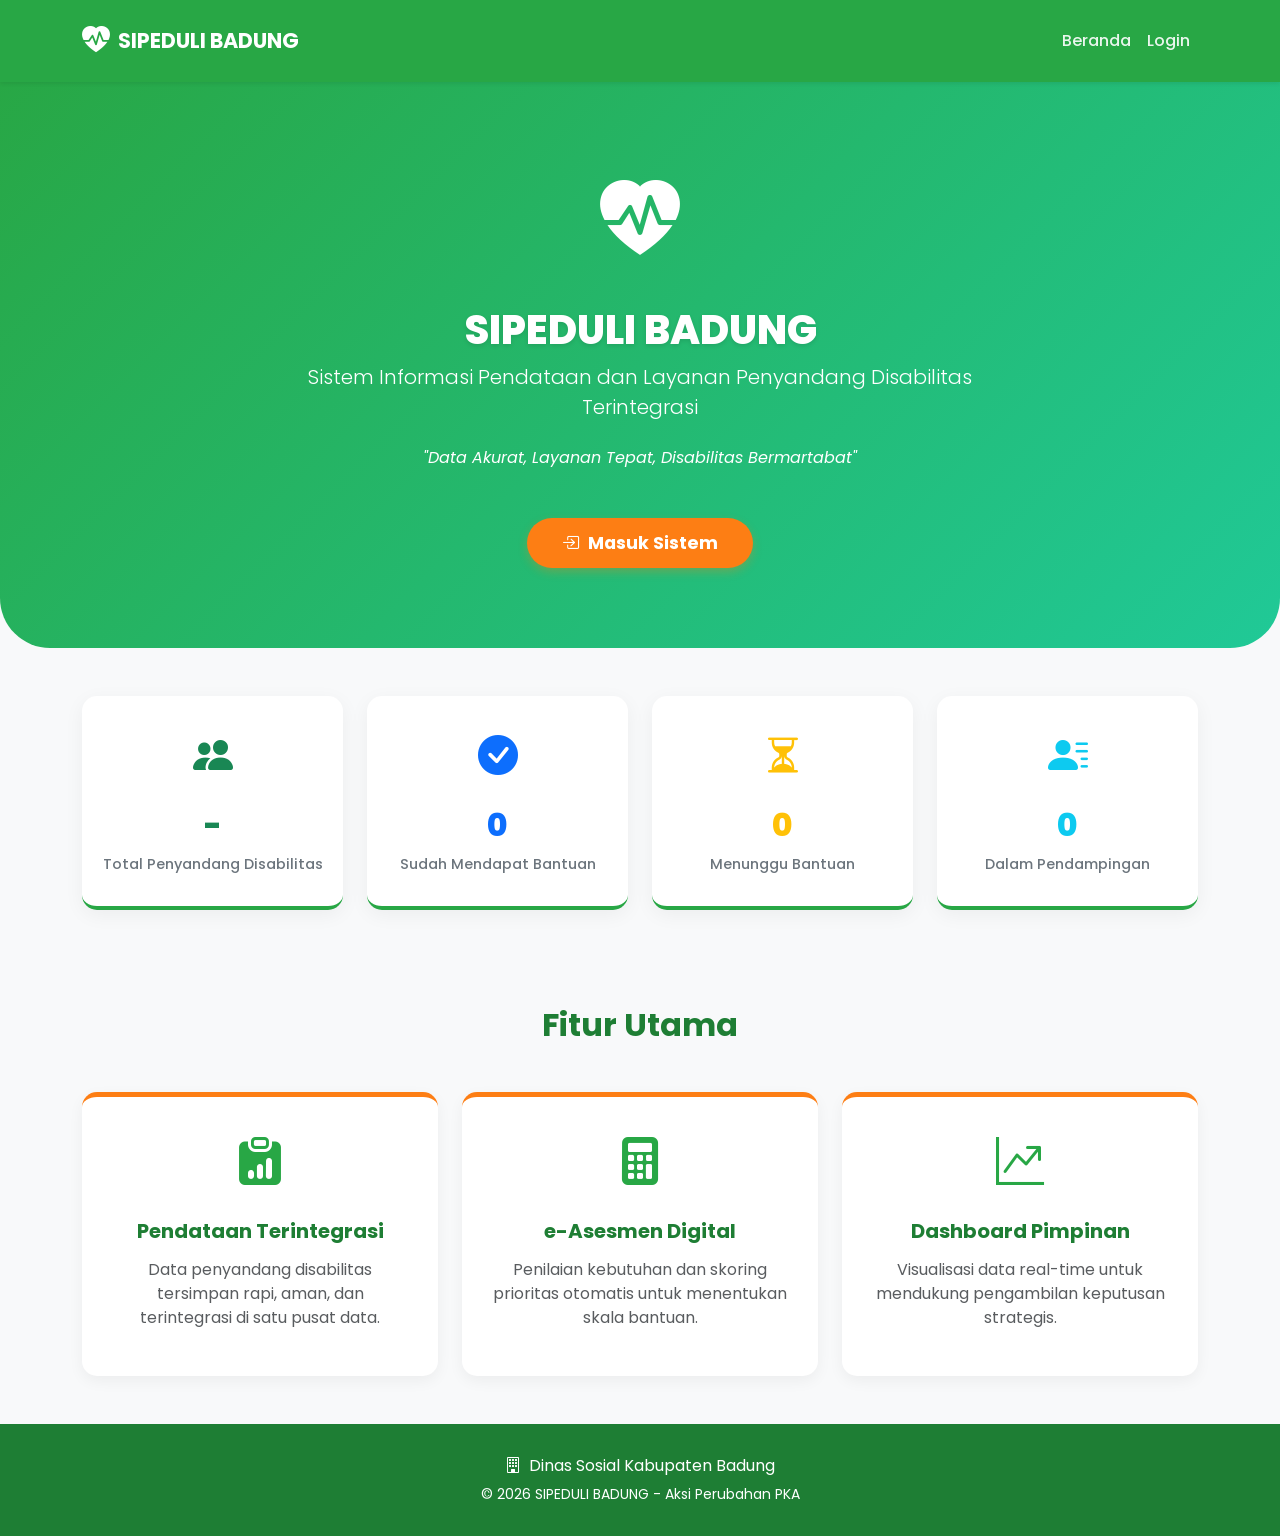
==== index.html @ d526f01b "Add files via upload" ====
<!DOCTYPE html>
<html lang="id">
<head>
    <meta charset="UTF-8">
    <meta name="viewport" content="width=device-width, initial-scale=1.0">
    <title>SIPEDULI BADUNG - Beranda</title>
    
    <!-- Bootstrap 5 CSS -->
    <link href="https://cdn.jsdelivr.net/npm/bootstrap@5.3.0/dist/css/bootstrap.min.css" rel="stylesheet">
    <!-- Bootstrap Icons -->
    <link href="https://cdn.jsdelivr.net/npm/bootstrap-icons@1.10.5/font/bootstrap-icons.css" rel="stylesheet">
    <!-- Google Fonts -->
    <link href="https://fonts.googleapis.com/css2?family=Poppins:wght@300;400;600;700&display=swap" rel="stylesheet">

    <style>
        /* Konfigurasi Warna Tema */
        :root {
            --primary-green: #28a745;
            --dark-green: #1e7e34;
            --primary-orange: #fd7e14;
            --dark-orange: #e56b00;
            --light-bg: #f8f9fa;
        }

        body {
            font-family: 'Poppins', sans-serif;
            background-color: var(--light-bg);
        }

        /* Navbar Styling */
        .navbar {
            background-color: var(--primary-green) !important;
            padding: 15px 0;
        }
        .navbar-brand {
            font-weight: 700;
            color: white !important;
            font-size: 1.3rem;
        }
        .nav-link {
            color: rgba(255,255,255,0.9) !important;
            font-weight: 500;
        }
        .nav-link:hover {
            color: var(--primary-orange) !important;
        }

        /* Hero Section */
        .hero-section {
            background: linear-gradient(135deg, var(--primary-green) 0%, #20c997 100%);
            color: white;
            padding: 80px 0;
            border-bottom-right-radius: 50px;
            border-bottom-left-radius: 50px;
            position: relative;
            overflow: hidden;
        }
        .hero-title {
            font-size: 2.5rem;
            font-weight: 800;
            text-shadow: 0 2px 4px rgba(0,0,0,0.1);
        }
        .btn-login-hero {
            background-color: var(--primary-orange);
            color: white;
            border: none;
            padding: 12px 35px;
            border-radius: 30px;
            font-weight: 700;
            font-size: 1.1rem;
            transition: all 0.3s ease;
            box-shadow: 0 4px 10px rgba(253, 126, 20, 0.3);
        }
        .btn-login-hero:hover {
            background-color: var(--dark-orange);
            transform: translateY(-3px);
            color: white;
            box-shadow: 0 8px 15px rgba(253, 126, 20, 0.4);
        }

        /* Stat Cards */
        .stat-card {
            background: white;
            border-radius: 15px;
            padding: 30px 20px;
            text-align: center;
            box-shadow: 0 5px 20px rgba(0,0,0,0.05);
            transition: transform 0.3s ease;
            border-bottom: 4px solid var(--primary-green);
            height: 100%;
        }
        .stat-card:hover {
            transform: translateY(-5px);
            box-shadow: 0 10px 25px rgba(0,0,0,0.1);
        }
        .stat-icon {
            font-size: 2.5rem;
            margin-bottom: 15px;
        }
        .stat-number {
            font-size: 2rem;
            font-weight: 800;
            margin-bottom: 5px;
        }
        .stat-label {
            color: #6c757d;
            font-size: 0.9rem;
            font-weight: 500;
        }

        /* Feature Cards */
        .feature-card {
            background: white;
            border-radius: 15px;
            padding: 30px;
            text-align: center;
            box-shadow: 0 5px 15px rgba(0,0,0,0.05);
            height: 100%;
            border-top: 5px solid var(--primary-orange);
            transition: transform 0.3s ease;
        }
        .feature-card:hover {
            transform: translateY(-5px);
        }
        .feature-icon {
            font-size: 3rem;
            color: var(--primary-green);
            margin-bottom: 20px;
        }
        .feature-title {
            font-weight: 700;
            color: var(--dark-green);
            margin-bottom: 15px;
        }

        /* Footer */
        footer {
            background-color: var(--dark-green);
            color: white;
            padding: 30px 0;
            text-align: center;
        }
    </style>
</head>
<body>

    <!-- Navbar -->
    <nav class="navbar navbar-expand-lg navbar-dark shadow-sm sticky-top">
        <div class="container">
            <a class="navbar-brand d-flex align-items-center" href="index.html">
                <!-- Logo Hati -->
                <i class="bi bi-heart-pulse-fill me-2 fs-3"></i>
                SIPEDULI BADUNG
            </a>
            <button class="navbar-toggler" type="button" data-bs-toggle="collapse" data-bs-target="#navbarNav">
                <span class="navbar-toggler-icon"></span>
            </button>
            <div class="collapse navbar-collapse justify-content-end" id="navbarNav">
                <ul class="navbar-nav">
                    <li class="nav-item">
                        <a class="nav-link active" aria-current="page" href="index.html">Beranda</a>
                    </li>
                    <!-- Link Login yang berfungsi -->
                    <li class="nav-item">
                        <a class="nav-link" href="login.html">Login</a>
                    </li>
                </ul>
            </div>
        </div>
    </nav>

    <!-- Hero Section -->
    <section class="hero-section text-center">
        <div class="container">
            <div class="row justify-content-center">
                <div class="col-lg-8">
                    <div class="mb-4">
                        <!-- Logo Besar -->
                        <i class="bi bi-heart-pulse-fill" style="font-size: 5rem; color: white;"></i>
                    </div>
                    <h1 class="hero-title">SIPEDULI BADUNG</h1>
                    <p class="lead mb-4">Sistem Informasi Pendataan dan Layanan Penyandang Disabilitas Terintegrasi</p>
                    <p class="mb-5 fst-italic">"Data Akurat, Layanan Tepat, Disabilitas Bermartabat"</p>
                    
                    <!-- Tombol Masuk Sistem yang berfungsi -->
                    <a href="login.html" class="btn btn-login-hero btn-lg">
                        <i class="bi bi-box-arrow-in-right me-2"></i>Masuk Sistem
                    </a>
                </div>
            </div>
        </div>
    </section>

    <!-- Statistik Section (Angka Otomatis dari Database) -->
    <section class="py-5">
        <div class="container">
            <div class="row g-4 justify-content-center">
                <div class="col-md-3 col-6">
                    <div class="stat-card">
                        <div class="stat-icon text-success">
                            <i class="bi bi-people-fill"></i>
                        </div>
                        <!-- ID untuk JavaScript -->
                        <div class="stat-number text-success" id="statTotal">0</div>
                        <div class="stat-label">Total Penyandang Disabilitas</div>
                    </div>
                </div>
                <div class="col-md-3 col-6">
                    <div class="stat-card">
                        <div class="stat-icon text-primary">
                            <i class="bi bi-check-circle-fill"></i>
                        </div>
                        <div class="stat-number text-primary" id="statBantuan">0</div>
                        <div class="stat-label">Sudah Mendapat Bantuan</div>
                    </div>
                </div>
                <div class="col-md-3 col-6">
                    <div class="stat-card">
                        <div class="stat-icon text-warning">
                            <i class="bi bi-hourglass-split"></i>
                        </div>
                        <div class="stat-number text-warning" id="statMenunggu">0</div>
                        <div class="stat-label">Menunggu Bantuan</div>
                    </div>
                </div>
                <div class="col-md-3 col-6">
                    <div class="stat-card">
                        <div class="stat-icon text-info">
                            <i class="bi bi-person-lines-fill"></i>
                        </div>
                        <div class="stat-number text-info" id="statPendampingan">0</div>
                        <div class="stat-label">Dalam Pendampingan</div>
                    </div>
                </div>
            </div>
        </div>
    </section>

    <!-- Fitur Section -->
    <section class="py-5 bg-light">
        <div class="container">
            <h2 class="text-center fw-bold mb-5" style="color: var(--dark-green);">Fitur Utama</h2>
            <div class="row g-4">
                <div class="col-md-4">
                    <div class="feature-card">
                        <div class="feature-icon">
                            <i class="bi bi-clipboard-data-fill"></i>
                        </div>
                        <h5 class="feature-title">Pendataan Terintegrasi</h5>
                        <p class="text-muted">Data penyandang disabilitas tersimpan rapi, aman, dan terintegrasi di satu pusat data.</p>
                    </div>
                </div>
                <div class="col-md-4">
                    <div class="feature-card">
                        <div class="feature-icon">
                            <i class="bi bi-calculator-fill"></i>
                        </div>
                        <h5 class="feature-title">e-Asesmen Digital</h5>
                        <p class="text-muted">Penilaian kebutuhan dan skoring prioritas otomatis untuk menentukan skala bantuan.</p>
                    </div>
                </div>
                <div class="col-md-4">
                    <div class="feature-card">
                        <div class="feature-icon">
                            <i class="bi bi-graph-up-arrow"></i>
                        </div>
                        <h5 class="feature-title">Dashboard Pimpinan</h5>
                        <p class="text-muted">Visualisasi data real-time untuk mendukung pengambilan keputusan strategis.</p>
                    </div>
                </div>
            </div>
        </div>
    </section>

    <!-- Footer -->
    <footer>
        <div class="container">
            <p class="mb-1">
                <i class="bi bi-building me-2"></i>Dinas Sosial Kabupaten Badung
            </p>
            <small>&copy; 2026 SIPEDULI BADUNG - Aksi Perubahan PKA</small>
        </div>
    </footer>

    <!-- Scripts -->
    <script src="https://cdn.jsdelivr.net/npm/bootstrap@5.3.0/dist/js/bootstrap.bundle.min.js"></script>
    
    <!-- PASTIKAN PATH INI BENAR SESUAI FOLDER PROYEK ANDA -->
    <script src="assets/js/helper.js"></script> 
    
    <script>
        // Fungsi untuk mengambil data statistik dari API/Google Sheets
        async function loadStatistics() {
            try {
                // Mengambil elemen HTML
                const elTotal = document.getElementById('statTotal');
                const elBantuan = document.getElementById('statBantuan');
                const elMenunggu = document.getElementById('statMenunggu');
                const elPendampingan = document.getElementById('statPendampingan');

                // Memanggil fungsi getStats() dari helper.js
                // Fungsi ini harus ada di assets/js/helper.js dan terhubung ke Code.gs
                if (typeof getStats === 'function') {
                    const result = await getStats();
                    
                    if (result && result.success) {
                        // Update tampilan dengan data dari server (bukan angka statis)
                        elTotal.textContent = result.data.totalDisabilitas || 0;
                        elBantuan.textContent = result.data.sudahBantuan || 0;
                        elMenunggu.textContent = result.data.menungguBantuan || 0;
                        elPendampingan.textContent = result.data.dalamPendampingan || 0;
                    } else {
                        console.warn('Gagal mengambil data statistik');
                        // Fallback jika error
                        elTotal.textContent = '-';
                    }
                }
            } catch (error) {
                console.error('Error loading stats:', error);
            }
        }

        // Jalankan saat halaman selesai dimuat
        document.addEventListener('DOMContentLoaded', loadStatistics);
    </script>
</body>
</html>
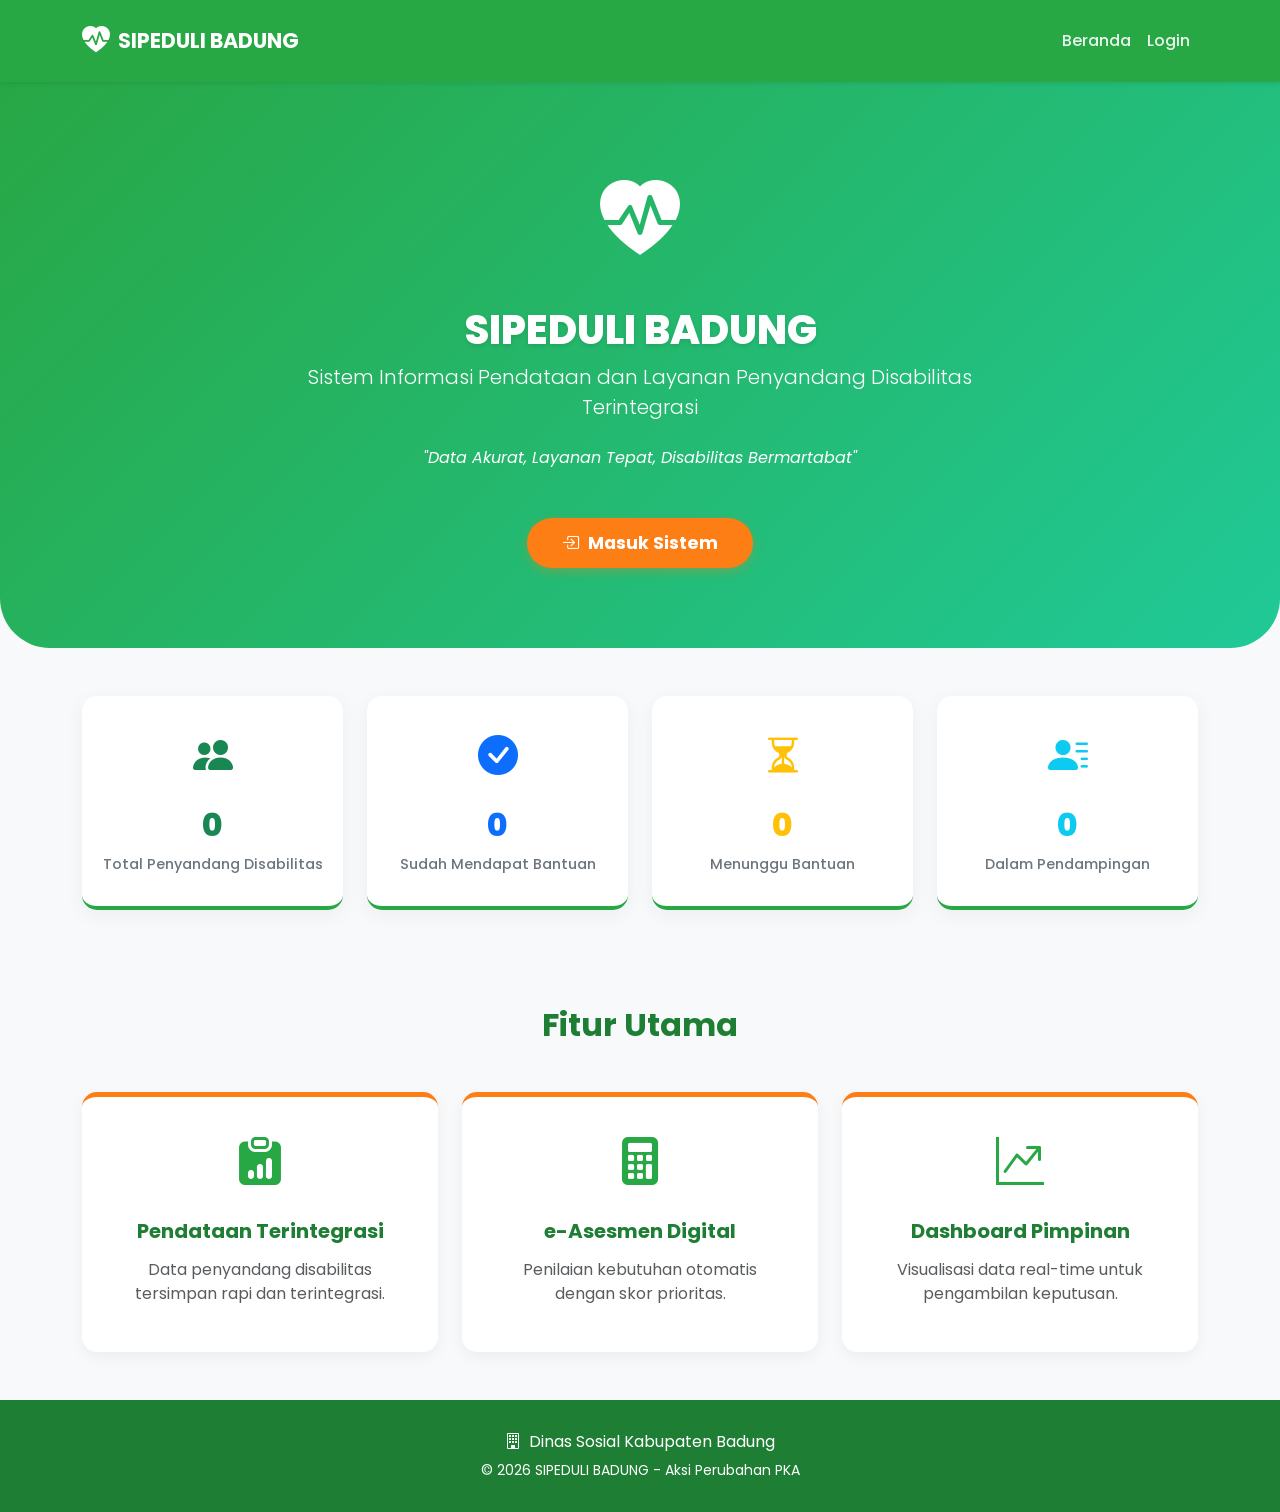
==== commit a7dfcb90: "Update index.html" ====
--- a/index.html
+++ b/index.html
@@ -4,16 +4,10 @@
     <meta charset="UTF-8">
     <meta name="viewport" content="width=device-width, initial-scale=1.0">
     <title>SIPEDULI BADUNG - Beranda</title>
-    
-    <!-- Bootstrap 5 CSS -->
     <link href="https://cdn.jsdelivr.net/npm/bootstrap@5.3.0/dist/css/bootstrap.min.css" rel="stylesheet">
-    <!-- Bootstrap Icons -->
     <link href="https://cdn.jsdelivr.net/npm/bootstrap-icons@1.10.5/font/bootstrap-icons.css" rel="stylesheet">
-    <!-- Google Fonts -->
     <link href="https://fonts.googleapis.com/css2?family=Poppins:wght@300;400;600;700&display=swap" rel="stylesheet">
-
     <style>
-        /* Konfigurasi Warna Tema */
         :root {
             --primary-green: #28a745;
             --dark-green: #1e7e34;
@@ -21,168 +15,71 @@
             --dark-orange: #e56b00;
             --light-bg: #f8f9fa;
         }
-
-        body {
-            font-family: 'Poppins', sans-serif;
-            background-color: var(--light-bg);
-        }
-
-        /* Navbar Styling */
-        .navbar {
-            background-color: var(--primary-green) !important;
-            padding: 15px 0;
-        }
-        .navbar-brand {
-            font-weight: 700;
-            color: white !important;
-            font-size: 1.3rem;
-        }
-        .nav-link {
-            color: rgba(255,255,255,0.9) !important;
-            font-weight: 500;
-        }
-        .nav-link:hover {
-            color: var(--primary-orange) !important;
-        }
-
-        /* Hero Section */
+        body { font-family: 'Poppins', sans-serif; background-color: var(--light-bg); }
+        .navbar { background-color: var(--primary-green) !important; padding: 15px 0; }
+        .navbar-brand { font-weight: 700; color: white !important; font-size: 1.3rem; }
+        .nav-link { color: rgba(255,255,255,0.9) !important; font-weight: 500; }
+        .nav-link:hover { color: var(--primary-orange) !important; }
         .hero-section {
             background: linear-gradient(135deg, var(--primary-green) 0%, #20c997 100%);
-            color: white;
-            padding: 80px 0;
-            border-bottom-right-radius: 50px;
-            border-bottom-left-radius: 50px;
-            position: relative;
-            overflow: hidden;
-        }
-        .hero-title {
-            font-size: 2.5rem;
-            font-weight: 800;
-            text-shadow: 0 2px 4px rgba(0,0,0,0.1);
-        }
+            color: white; padding: 80px 0; border-bottom-right-radius: 50px; border-bottom-left-radius: 50px;
+        }
+        .hero-title { font-size: 2.5rem; font-weight: 800; text-shadow: 0 2px 4px rgba(0,0,0,0.1); }
         .btn-login-hero {
-            background-color: var(--primary-orange);
-            color: white;
-            border: none;
-            padding: 12px 35px;
-            border-radius: 30px;
-            font-weight: 700;
-            font-size: 1.1rem;
-            transition: all 0.3s ease;
-            box-shadow: 0 4px 10px rgba(253, 126, 20, 0.3);
+            background-color: var(--primary-orange); color: white; border: none;
+            padding: 12px 35px; border-radius: 30px; font-weight: 700; font-size: 1.1rem;
+            transition: all 0.3s ease; box-shadow: 0 4px 10px rgba(253, 126, 20, 0.3);
         }
         .btn-login-hero:hover {
-            background-color: var(--dark-orange);
-            transform: translateY(-3px);
-            color: white;
-            box-shadow: 0 8px 15px rgba(253, 126, 20, 0.4);
-        }
-
-        /* Stat Cards */
+            background-color: var(--dark-orange); transform: translateY(-3px);
+            color: white; box-shadow: 0 8px 15px rgba(253, 126, 20, 0.4);
+        }
         .stat-card {
-            background: white;
-            border-radius: 15px;
-            padding: 30px 20px;
-            text-align: center;
-            box-shadow: 0 5px 20px rgba(0,0,0,0.05);
-            transition: transform 0.3s ease;
-            border-bottom: 4px solid var(--primary-green);
-            height: 100%;
-        }
-        .stat-card:hover {
-            transform: translateY(-5px);
-            box-shadow: 0 10px 25px rgba(0,0,0,0.1);
-        }
-        .stat-icon {
-            font-size: 2.5rem;
-            margin-bottom: 15px;
-        }
-        .stat-number {
-            font-size: 2rem;
-            font-weight: 800;
-            margin-bottom: 5px;
-        }
-        .stat-label {
-            color: #6c757d;
-            font-size: 0.9rem;
-            font-weight: 500;
-        }
-
-        /* Feature Cards */
+            background: white; border-radius: 15px; padding: 30px 20px; text-align: center;
+            box-shadow: 0 5px 20px rgba(0,0,0,0.05); transition: transform 0.3s ease;
+            border-bottom: 4px solid var(--primary-green); height: 100%;
+        }
+        .stat-card:hover { transform: translateY(-5px); box-shadow: 0 10px 25px rgba(0,0,0,0.1); }
+        .stat-icon { font-size: 2.5rem; margin-bottom: 15px; }
+        .stat-number { font-size: 2rem; font-weight: 800; margin-bottom: 5px; }
+        .stat-label { color: #6c757d; font-size: 0.9rem; font-weight: 500; }
         .feature-card {
-            background: white;
-            border-radius: 15px;
-            padding: 30px;
-            text-align: center;
-            box-shadow: 0 5px 15px rgba(0,0,0,0.05);
-            height: 100%;
-            border-top: 5px solid var(--primary-orange);
-            transition: transform 0.3s ease;
-        }
-        .feature-card:hover {
-            transform: translateY(-5px);
-        }
-        .feature-icon {
-            font-size: 3rem;
-            color: var(--primary-green);
-            margin-bottom: 20px;
-        }
-        .feature-title {
-            font-weight: 700;
-            color: var(--dark-green);
-            margin-bottom: 15px;
-        }
-
-        /* Footer */
-        footer {
-            background-color: var(--dark-green);
-            color: white;
-            padding: 30px 0;
-            text-align: center;
-        }
+            background: white; border-radius: 15px; padding: 30px; text-align: center;
+            box-shadow: 0 5px 15px rgba(0,0,0,0.05); height: 100%;
+            border-top: 5px solid var(--primary-orange); transition: transform 0.3s ease;
+        }
+        .feature-card:hover { transform: translateY(-5px); }
+        .feature-icon { font-size: 3rem; color: var(--primary-green); margin-bottom: 20px; }
+        .feature-title { font-weight: 700; color: var(--dark-green); margin-bottom: 15px; }
+        footer { background-color: var(--dark-green); color: white; padding: 30px 0; text-align: center; }
     </style>
 </head>
 <body>
-
-    <!-- Navbar -->
     <nav class="navbar navbar-expand-lg navbar-dark shadow-sm sticky-top">
         <div class="container">
             <a class="navbar-brand d-flex align-items-center" href="index.html">
-                <!-- Logo Hati -->
-                <i class="bi bi-heart-pulse-fill me-2 fs-3"></i>
-                SIPEDULI BADUNG
+                <i class="bi bi-heart-pulse-fill me-2 fs-3"></i>SIPEDULI BADUNG
             </a>
             <button class="navbar-toggler" type="button" data-bs-toggle="collapse" data-bs-target="#navbarNav">
                 <span class="navbar-toggler-icon"></span>
             </button>
             <div class="collapse navbar-collapse justify-content-end" id="navbarNav">
                 <ul class="navbar-nav">
-                    <li class="nav-item">
-                        <a class="nav-link active" aria-current="page" href="index.html">Beranda</a>
-                    </li>
-                    <!-- Link Login yang berfungsi -->
-                    <li class="nav-item">
-                        <a class="nav-link" href="login.html">Login</a>
-                    </li>
+                    <li class="nav-item"><a class="nav-link active" href="index.html">Beranda</a></li>
+                    <li class="nav-item"><a class="nav-link" href="login.html">Login</a></li>
                 </ul>
             </div>
         </div>
     </nav>
 
-    <!-- Hero Section -->
     <section class="hero-section text-center">
         <div class="container">
             <div class="row justify-content-center">
                 <div class="col-lg-8">
-                    <div class="mb-4">
-                        <!-- Logo Besar -->
-                        <i class="bi bi-heart-pulse-fill" style="font-size: 5rem; color: white;"></i>
-                    </div>
+                    <div class="mb-4"><i class="bi bi-heart-pulse-fill" style="font-size: 5rem; color: white;"></i></div>
                     <h1 class="hero-title">SIPEDULI BADUNG</h1>
                     <p class="lead mb-4">Sistem Informasi Pendataan dan Layanan Penyandang Disabilitas Terintegrasi</p>
                     <p class="mb-5 fst-italic">"Data Akurat, Layanan Tepat, Disabilitas Bermartabat"</p>
-                    
-                    <!-- Tombol Masuk Sistem yang berfungsi -->
                     <a href="login.html" class="btn btn-login-hero btn-lg">
                         <i class="bi bi-box-arrow-in-right me-2"></i>Masuk Sistem
                     </a>
@@ -191,43 +88,33 @@
         </div>
     </section>
 
-    <!-- Statistik Section (Angka Otomatis dari Database) -->
     <section class="py-5">
         <div class="container">
             <div class="row g-4 justify-content-center">
                 <div class="col-md-3 col-6">
                     <div class="stat-card">
-                        <div class="stat-icon text-success">
-                            <i class="bi bi-people-fill"></i>
-                        </div>
-                        <!-- ID untuk JavaScript -->
+                        <div class="stat-icon text-success"><i class="bi bi-people-fill"></i></div>
                         <div class="stat-number text-success" id="statTotal">0</div>
                         <div class="stat-label">Total Penyandang Disabilitas</div>
                     </div>
                 </div>
                 <div class="col-md-3 col-6">
                     <div class="stat-card">
-                        <div class="stat-icon text-primary">
-                            <i class="bi bi-check-circle-fill"></i>
-                        </div>
+                        <div class="stat-icon text-primary"><i class="bi bi-check-circle-fill"></i></div>
                         <div class="stat-number text-primary" id="statBantuan">0</div>
                         <div class="stat-label">Sudah Mendapat Bantuan</div>
                     </div>
                 </div>
                 <div class="col-md-3 col-6">
                     <div class="stat-card">
-                        <div class="stat-icon text-warning">
-                            <i class="bi bi-hourglass-split"></i>
-                        </div>
+                        <div class="stat-icon text-warning"><i class="bi bi-hourglass-split"></i></div>
                         <div class="stat-number text-warning" id="statMenunggu">0</div>
                         <div class="stat-label">Menunggu Bantuan</div>
                     </div>
                 </div>
                 <div class="col-md-3 col-6">
                     <div class="stat-card">
-                        <div class="stat-icon text-info">
-                            <i class="bi bi-person-lines-fill"></i>
-                        </div>
+                        <div class="stat-icon text-info"><i class="bi bi-person-lines-fill"></i></div>
                         <div class="stat-number text-info" id="statPendampingan">0</div>
                         <div class="stat-label">Dalam Pendampingan</div>
                     </div>
@@ -236,92 +123,79 @@
         </div>
     </section>
 
-    <!-- Fitur Section -->
     <section class="py-5 bg-light">
         <div class="container">
             <h2 class="text-center fw-bold mb-5" style="color: var(--dark-green);">Fitur Utama</h2>
             <div class="row g-4">
                 <div class="col-md-4">
                     <div class="feature-card">
-                        <div class="feature-icon">
-                            <i class="bi bi-clipboard-data-fill"></i>
-                        </div>
+                        <div class="feature-icon"><i class="bi bi-clipboard-data-fill"></i></div>
                         <h5 class="feature-title">Pendataan Terintegrasi</h5>
-                        <p class="text-muted">Data penyandang disabilitas tersimpan rapi, aman, dan terintegrasi di satu pusat data.</p>
+                        <p class="text-muted">Data penyandang disabilitas tersimpan rapi dan terintegrasi.</p>
                     </div>
                 </div>
                 <div class="col-md-4">
                     <div class="feature-card">
-                        <div class="feature-icon">
-                            <i class="bi bi-calculator-fill"></i>
-                        </div>
+                        <div class="feature-icon"><i class="bi bi-calculator-fill"></i></div>
                         <h5 class="feature-title">e-Asesmen Digital</h5>
-                        <p class="text-muted">Penilaian kebutuhan dan skoring prioritas otomatis untuk menentukan skala bantuan.</p>
+                        <p class="text-muted">Penilaian kebutuhan otomatis dengan skor prioritas.</p>
                     </div>
                 </div>
                 <div class="col-md-4">
                     <div class="feature-card">
-                        <div class="feature-icon">
-                            <i class="bi bi-graph-up-arrow"></i>
-                        </div>
+                        <div class="feature-icon"><i class="bi bi-graph-up-arrow"></i></div>
                         <h5 class="feature-title">Dashboard Pimpinan</h5>
-                        <p class="text-muted">Visualisasi data real-time untuk mendukung pengambilan keputusan strategis.</p>
+                        <p class="text-muted">Visualisasi data real-time untuk pengambilan keputusan.</p>
                     </div>
                 </div>
             </div>
         </div>
     </section>
 
-    <!-- Footer -->
     <footer>
         <div class="container">
-            <p class="mb-1">
-                <i class="bi bi-building me-2"></i>Dinas Sosial Kabupaten Badung
-            </p>
+            <p class="mb-1"><i class="bi bi-building me-2"></i>Dinas Sosial Kabupaten Badung</p>
             <small>&copy; 2026 SIPEDULI BADUNG - Aksi Perubahan PKA</small>
         </div>
     </footer>
 
-    <!-- Scripts -->
     <script src="https://cdn.jsdelivr.net/npm/bootstrap@5.3.0/dist/js/bootstrap.bundle.min.js"></script>
-    
-    <!-- PASTIKAN PATH INI BENAR SESUAI FOLDER PROYEK ANDA -->
-    <script src="assets/js/helper.js"></script> 
-    
+    <script src="assets/js/helper.js"></script>
     <script>
-        // Fungsi untuk mengambil data statistik dari API/Google Sheets
         async function loadStatistics() {
             try {
-                // Mengambil elemen HTML
-                const elTotal = document.getElementById('statTotal');
-                const elBantuan = document.getElementById('statBantuan');
-                const elMenunggu = document.getElementById('statMenunggu');
-                const elPendampingan = document.getElementById('statPendampingan');
-
-                // Memanggil fungsi getStats() dari helper.js
-                // Fungsi ini harus ada di assets/js/helper.js dan terhubung ke Code.gs
-                if (typeof getStats === 'function') {
-                    const result = await getStats();
-                    
-                    if (result && result.success) {
-                        // Update tampilan dengan data dari server (bukan angka statis)
-                        elTotal.textContent = result.data.totalDisabilitas || 0;
-                        elBantuan.textContent = result.data.sudahBantuan || 0;
-                        elMenunggu.textContent = result.data.menungguBantuan || 0;
-                        elPendampingan.textContent = result.data.dalamPendampingan || 0;
-                    } else {
-                        console.warn('Gagal mengambil data statistik');
-                        // Fallback jika error
-                        elTotal.textContent = '-';
-                    }
+                if (typeof getStats !== 'function') {
+                    console.warn('Fungsi getStats belum tersedia');
+                    document.getElementById('statTotal').textContent = '1256';
+                    document.getElementById('statBantuan').textContent = '847';
+                    document.getElementById('statMenunggu').textContent = '312';
+                    document.getElementById('statPendampingan').textContent = '97';
+                    return;
+                }
+                
+                const result = await getStats();
+                console.log('Hasil stats:', result);
+                
+                if (result && result.success && result.data) {
+                    document.getElementById('statTotal').textContent = result.data.totalDisabilitas || 0;
+                    document.getElementById('statBantuan').textContent = result.data.sudahBantuan || 0;
+                    document.getElementById('statMenunggu').textContent = result.data.menungguBantuan || 0;
+                    document.getElementById('statPendampingan').textContent = result.data.dalamPendampingan || 0;
+                } else {
+                    document.getElementById('statTotal').textContent = '0';
+                    document.getElementById('statBantuan').textContent = '0';
+                    document.getElementById('statMenunggu').textContent = '0';
+                    document.getElementById('statPendampingan').textContent = '0';
                 }
             } catch (error) {
-                console.error('Error loading stats:', error);
+                console.error('Error loading statistics:', error);
+                document.getElementById('statTotal').textContent = '0';
+                document.getElementById('statBantuan').textContent = '0';
+                document.getElementById('statMenunggu').textContent = '0';
+                document.getElementById('statPendampingan').textContent = '0';
             }
         }
-
-        // Jalankan saat halaman selesai dimuat
         document.addEventListener('DOMContentLoaded', loadStatistics);
     </script>
 </body>
-</html>+</html>
